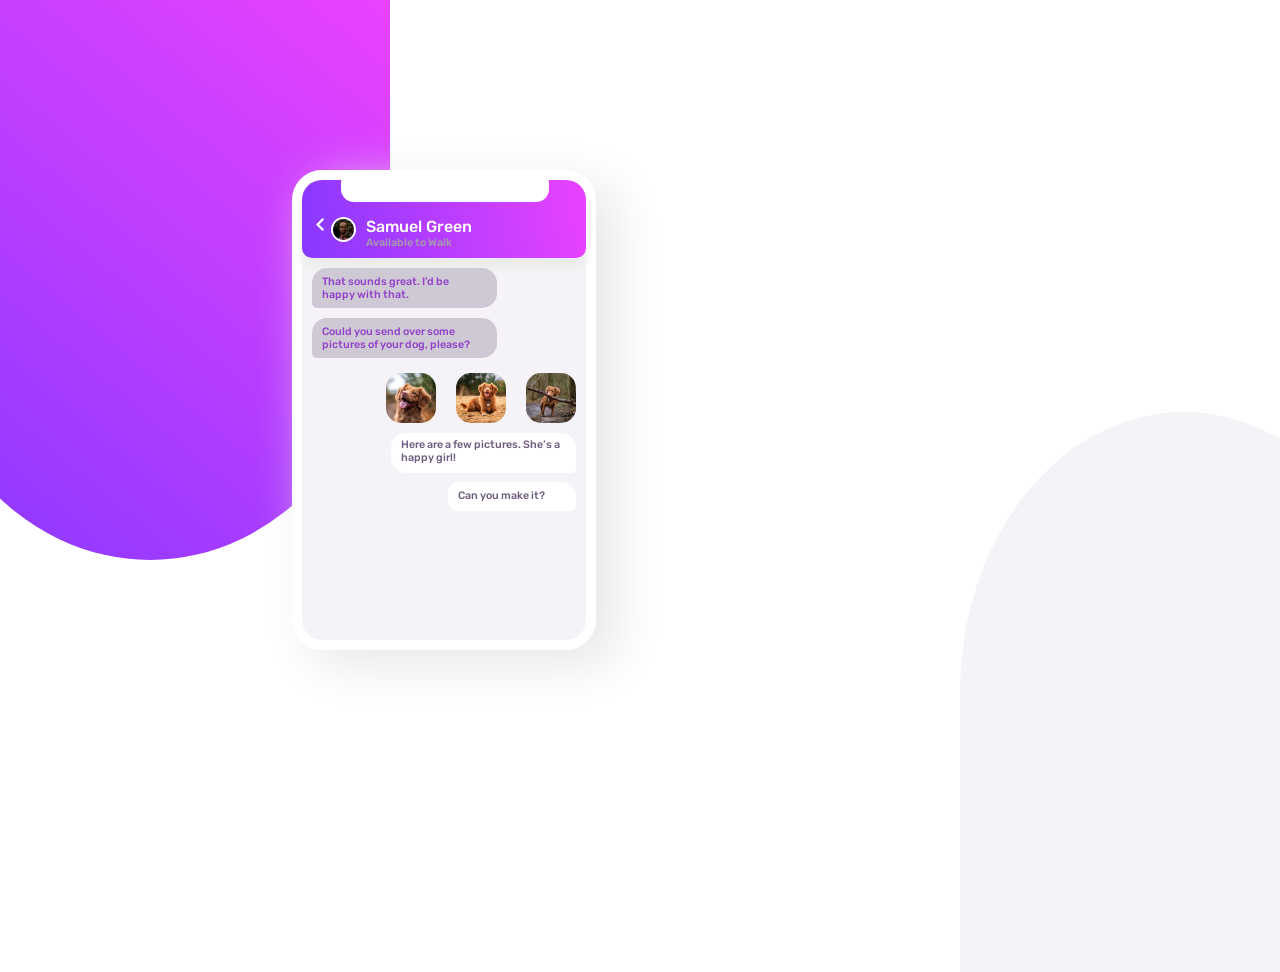
==== index.html @ eb3680ca "mice" ====
<!DOCTYPE html>
<html lang="en">

<head>
  <meta charset="UTF-8">
  <meta name="viewport" content="width=device-width, initial-scale=1.0">
  <link rel="stylesheet"
    href="https://fonts.googleapis.com/css2?family=Material+Symbols+Outlined:opsz,wght,FILL,GRAD@20..48,100..700,0..1,-50..200" />
  <!-- displays site properly based on user's device -->

  <link rel="icon" type="image/png" sizes="32x32" href="./images/favicon-32x32.png">
  <link rel="stylesheet" href="style.css">

  <title>Frontend Mentor | [Challenge Name Here]</title>

  <!-- Feel free to remove these styles or customise in your own stylesheet 👍 -->

  </style>
</head>

<body>

  <div class="violet">
    <div class="sub-violet">
      <div class="headedPhone">

        <div class="samuel">
          <span class="material-symbols-outlined">
            arrow_back_ios
          </span>
          <img src="images/avatar.jpg" height="25rem" alt="">
          <div class="info">
            <h1>Samuel Green</h1>
            <h6> Available to Walk</h6>
          </div>
        </div>

      </div>

      <div class="secondSec">
        <h6 class="one ps"> That sounds great. I’d be <br> happy with that.</h6>
        <h6 class="two ps">Could you send over some <br> pictures of your dog, please?</h6>
      </div>

      <div class="thirdSec">
        <div class="imgWrapper">
          <img src="images/dog-image-1.jpg" height="50rem" alt="">
          <img src="images/dog-image-2.jpg" height="50rem" alt="">
          <img src="images/dog-image-3.jpg" height="50rem" alt="">
        </div>

        <h6 class="three">Here are a few pictures. She’s a happy girl!</h6>
        <h6 class="fourth"> Can you make it?</h6>
      </div>
    </div>
  </div>


  <!-- 
 



  

  



  She looks so happy! The time we discussed works. How long shall I take her out for?

  30 minute walk
  $29

  1 hour walk
  $49

  Type a message…

  Simple booking

  Stay in touch with our dog walkers through the chat interface. This makes it easy to
  discuss arrangements and make bookings. Once the walk has been completed you can rate
  your walker and book again all through the chat. -->

  <!-- <div class="attribution">
    Challenge by <a href="https://www.frontendmentor.io?ref=challenge" target="_blank">Frontend Mentor</a>.
    Coded by <a href="#">Your Name Here</a>.
  </div> -->
</body>

</html>
---- style.css ----
@import url('https://fonts.googleapis.com/css2?family=Rubik:ital,wght@0,300..900;1,300..900&display=swap');

* {
    padding: 0;
    margin: 0;
    box-sizing: border-box;
}

body {
    position: relative;
    background-color: hsl(0, 0, 86%);
    overflow: hidden;
    min-height: 100vh;
    font-family: Rubik;
}

body::before {
    content: ' ';
    position: absolute;
    top: 0;
    left: -7%;
    width: 30rem;
    height: 35rem;
    background: linear-gradient(220deg, hsl(293, 100%, 63%), hsl(264, 100%, 61%));

    border-bottom-left-radius: 50%;
    border-bottom-right-radius: 50%;

}

body::after {
    content: ' ';
    position: absolute;
    bottom: -8%;
    right: -10%;
    width: 28rem;
    height: 35rem;
    background-color: hsl(270, 20%, 96%);

    transform: rotate(180deg);
    border-bottom-left-radius: 75%;
    border-bottom-right-radius: 75%;
    z-index: -1;
}

.violet {
    position: absolute;
    top: 50%;
    left: 50%;
    transform: translate(-50%, -50%);
    /* background-color: mediumvioletred; */
    width: 43.5rem;
    height: 35rem;
}

.violet::before {
    content: ' ';
    position: absolute;
    top: 0;
    left: 7%;
    background-color: white;
    width: 13rem;
    height: 2rem;
    border-radius: 13px;
}

.sub-violet {
    position: relative;
    height: 30rem;
    width: 19rem;
    background-color: hsl(270, 20%, 96%);
    border: 10px solid white;
    box-shadow: 20px 15px 50px rgb(233, 230, 230);
    border-radius: 30px;
    z-index: -1;

    /* display: grid;
    grid-template-rows: repeat(9, 1fr); */
}

.headedPhone {
    background: linear-gradient(80deg, hsl(264, 100%, 61%), hsl(293, 100%, 63%));
    width: 100%;
    height: 17%;
    box-shadow: 0 10px 10px rgb(236, 236, 236);

    border-top-left-radius: 20px;
    border-top-right-radius: 20px;
    border-bottom-left-radius: 10px;
    border-bottom-right-radius: 10px;
    /* z-index: 1; */
}

.samuel {
    position: absolute;
    top: 8%;
    left: 5%;
    /* background-color: rebeccapurple; */
    height: 18px;
    display: flex;
    align-items: start;

}

.info h1 {
    font-size: 16px;
    color: white;
    font-weight: 500;
}

.info h6 {
    font-weight: 500;
    /* font-size: 16px; */
    color: hsl(270, 7%, 64%);
}

.samuel span {
    font-size: 15px;
    color: white;
    font-weight: bold;
    align-items: start;
}

.samuel img {
    border-radius: 50%;
    border: 2px solid white;
    margin-right: 10px;

}

.secondSec {
    font-size: 16px;
    font-weight: 400;
    color: hsl(276, 55%, 52%);
    /* grid-area: 3/4; */
}

.one {
    width: 65%;
    height: 2.5rem;
    background-color: hsl(267, 11%, 81%);
    padding: 7px 0 5px 10px;
    margin: 10px 0 0 10px;
    font-weight: 500;

    border-top-left-radius: 15px;
    border-top-right-radius: 15px;
    border-bottom-left-radius: 5px;
    border-bottom-right-radius: 15px;
}

.two {
    width: 65%;
    height: 2.5rem;
    background-color: hsl(267, 11%, 81%);
    padding: 7px 0 5px 10px;
    margin: 10px 0 0 10px;
    font-weight: 500;

    border-top-left-radius: 15px;
    border-top-right-radius: 15px;
    border-bottom-left-radius: 5px;
    border-bottom-right-radius: 15px;
}

.thirdSec {
    position: relative;
    color: hsl(271, 15%, 43%);
}

.imgWrapper {
    display: flex;
    justify-content: right;
    gap: 20px;
    margin: 15px 10px 0 10px;

}

.imgWrapper img {
    border-radius: 15px;

}

.three {
    width: 65%;
    height: 2.5rem;
    padding: 5px 5px 0 10px;
    margin: 10px 10px 0 0;
    font-weight: 500;
    text-align: left;
    background-color: white;


    border-top-left-radius: 15px;
    border-top-right-radius: 15px;
    border-bottom-left-radius: 15px;
    border-bottom-right-radius: 5px;

    position: absolute;
    right: 0;
}



.fourth {
    width: 45%;
    height: 1.8rem;
    padding: 7px 5px 0 10px;
    margin: 10px 10px 0 0;
    font-weight: 500;
    text-align: left;
    background-color: white;


    border-top-left-radius: 10px;
    border-top-right-radius: 15px;
    border-bottom-left-radius: 10px;
    border-bottom-right-radius: 5px;

    position: absolute;
    top: 6.2rem;
    right: 0;
}

/* .attribution {
    font-size: 11px;
    text-align: center;
}

.attribution a {
    color: hsl(228, 45%, 44%);
} */

@media (max-width: 375px) {
    body {
        max-width: 100vw;
        max-height: 10vh;
    }

    body::before {
        top: -15%;
        left: -80%;
        width: 30rem;
        height: 35rem;


    }

    body::after {

        bottom: -25%;
        right: -80%;
        width: 28rem;
        /* height: 35rem; */
        background-color: rebeccapurple;



    }
}
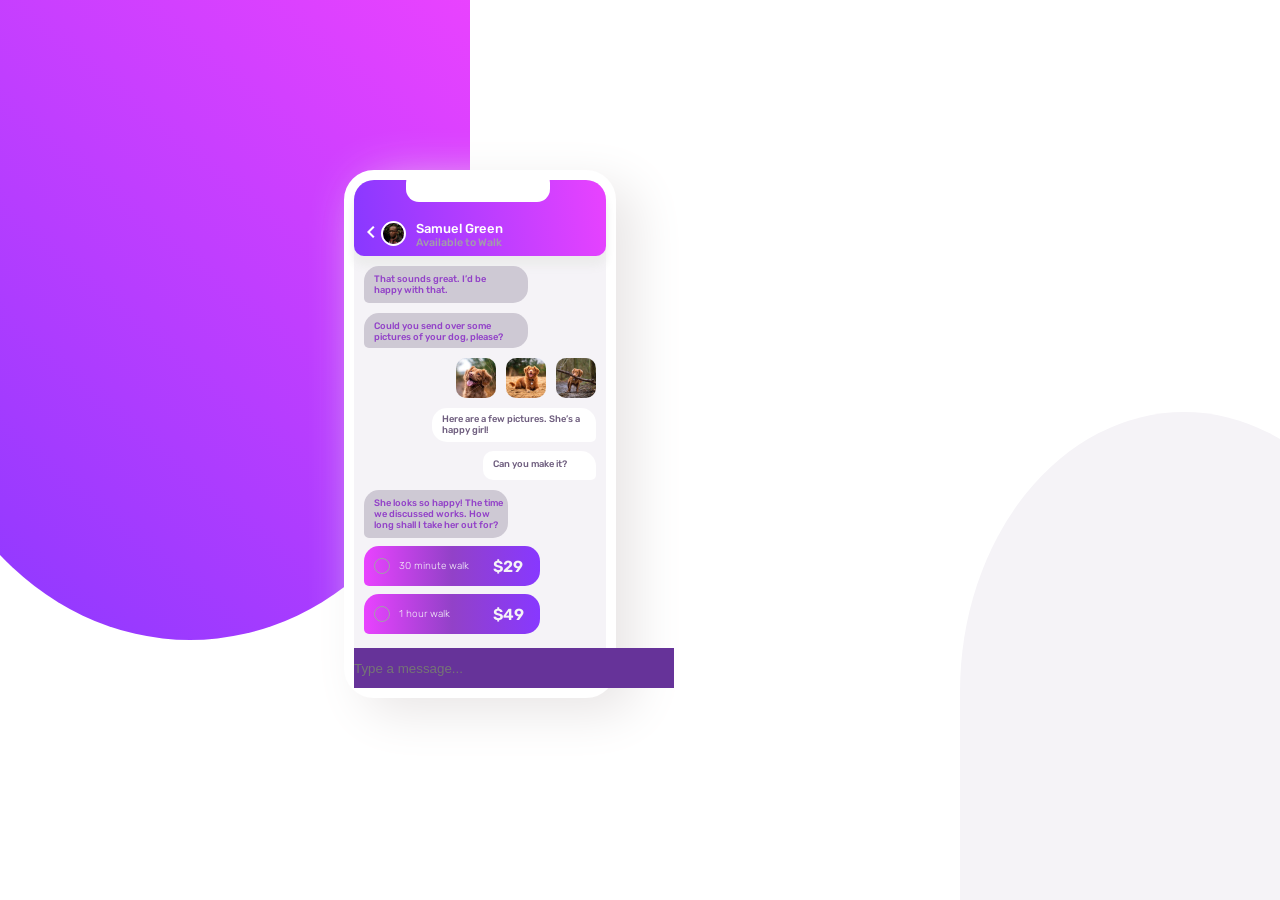
==== commit 3ab53b02: "mice" ====
--- a/index.html
+++ b/index.html
@@ -19,62 +19,67 @@
 </head>
 
 <body>
+  <main class="main">
+    <div class="violet">
+      <div class="sub-violet">
+        <div class="headedPhone">
 
-  <div class="violet">
-    <div class="sub-violet">
-      <div class="headedPhone">
+          <div class="samuel">
+            <span class="material-symbols-outlined">
+              arrow_back_ios
+            </span>
+            <img src="images/avatar.jpg" height="25rem" alt="">
+            <div class="info">
+              <h1>Samuel Green</h1>
+              <h6> Available to Walk</h6>
+            </div>
+          </div>
 
-        <div class="samuel">
-          <span class="material-symbols-outlined">
-            arrow_back_ios
-          </span>
-          <img src="images/avatar.jpg" height="25rem" alt="">
-          <div class="info">
-            <h1>Samuel Green</h1>
-            <h6> Available to Walk</h6>
+        </div>
+
+        <div class="secondSec">
+          <h6 class="one ps"> That sounds great. I’d be <br> happy with that.</h6>
+          <h6 class="two ps">Could you send over some <br> pictures of your dog, please?</h6>
+        </div>
+
+        <div class="thirdSec">
+          <div class="imgWrapper">
+            <img src="images/dog-image-1.jpg" height="40rem" alt="">
+            <img src="images/dog-image-2.jpg" height="40rem" alt="">
+            <img src="images/dog-image-3.jpg" height="40rem" alt="">
+          </div>
+
+          <h6 class="three">Here are a few pictures. She’s a happy girl!</h6>
+          <h6 class="fourth"> Can you make it?</h6>
+        </div>
+
+        <div class="fourthSec">
+          <h6 class="fifth">She looks so happy! The time <br> we discussed works. How <br> long shall I take her out
+            for?
+          </h6>
+          <div class="oneList">
+            <div class="radius"></div>
+            <h4>
+              30 minute walk
+            </h4>
+            <span>$29</span>
+          </div>
+
+          <div class="twoList">
+            <div class="radius"></div>
+            <h4>
+              1 hour walk
+            </h4>
+            <span>$49</span>
           </div>
         </div>
+        <input type="text" placeholder="Type a message...">
 
       </div>
-
-      <div class="secondSec">
-        <h6 class="one ps"> That sounds great. I’d be <br> happy with that.</h6>
-        <h6 class="two ps">Could you send over some <br> pictures of your dog, please?</h6>
-      </div>
-
-      <div class="thirdSec">
-        <div class="imgWrapper">
-          <img src="images/dog-image-1.jpg" height="50rem" alt="">
-          <img src="images/dog-image-2.jpg" height="50rem" alt="">
-          <img src="images/dog-image-3.jpg" height="50rem" alt="">
-        </div>
-
-        <h6 class="three">Here are a few pictures. She’s a happy girl!</h6>
-        <h6 class="fourth"> Can you make it?</h6>
-      </div>
     </div>
-  </div>
-
+  </main>
 
   <!-- 
- 
-
-
-
-  
-
-  
-
-
-
-  She looks so happy! The time we discussed works. How long shall I take her out for?
-
-  30 minute walk
-  $29
-
-  1 hour walk
-  $49
-
   Type a message…
 
   Simple booking
--- a/style.css
+++ b/style.css
@@ -7,20 +7,23 @@
 }
 
 body {
-    position: relative;
     background-color: hsl(0, 0, 86%);
+    font-family: Rubik;
+}
+
+.main {
     overflow: hidden;
     min-height: 100vh;
-    font-family: Rubik;
-}
-
-body::before {
+    position: relative;
+}
+
+.main::before {
     content: ' ';
     position: absolute;
     top: 0;
     left: -7%;
-    width: 30rem;
-    height: 35rem;
+    width: 35rem;
+    height: 40rem;
     background: linear-gradient(220deg, hsl(293, 100%, 63%), hsl(264, 100%, 61%));
 
     border-bottom-left-radius: 50%;
@@ -28,7 +31,7 @@
 
 }
 
-body::after {
+.main::after {
     content: ' ';
     position: absolute;
     bottom: -8%;
@@ -49,30 +52,31 @@
     left: 50%;
     transform: translate(-50%, -50%);
     /* background-color: mediumvioletred; */
-    width: 43.5rem;
+    width: 57rem;
     height: 35rem;
 }
 
-.violet::before {
+.sub-violet::before {
     content: ' ';
     position: absolute;
-    top: 0;
-    left: 7%;
+    top: -2%;
+    left: 20.5%;
     background-color: white;
-    width: 13rem;
+    width: 9rem;
     height: 2rem;
     border-radius: 13px;
 }
 
 .sub-violet {
     position: relative;
-    height: 30rem;
-    width: 19rem;
+    height: 33rem;
+    width: 17rem;
     background-color: hsl(270, 20%, 96%);
     border: 10px solid white;
     box-shadow: 20px 15px 50px rgb(233, 230, 230);
     border-radius: 30px;
     z-index: -1;
+    margin-left: 10rem;
 
     /* display: grid;
     grid-template-rows: repeat(9, 1fr); */
@@ -81,7 +85,7 @@
 .headedPhone {
     background: linear-gradient(80deg, hsl(264, 100%, 61%), hsl(293, 100%, 63%));
     width: 100%;
-    height: 17%;
+    height: 15%;
     box-shadow: 0 10px 10px rgb(236, 236, 236);
 
     border-top-left-radius: 20px;
@@ -103,7 +107,7 @@
 }
 
 .info h1 {
-    font-size: 16px;
+    font-size: 13px;
     color: white;
     font-weight: 500;
 }
@@ -115,10 +119,10 @@
 }
 
 .samuel span {
-    font-size: 15px;
+    font-size: 14px;
     color: white;
     font-weight: bold;
-    align-items: start;
+    margin-top: 3%;
 }
 
 .samuel img {
@@ -129,7 +133,7 @@
 }
 
 .secondSec {
-    font-size: 16px;
+    font-size: 14px;
     font-weight: 400;
     color: hsl(276, 55%, 52%);
     /* grid-area: 3/4; */
@@ -137,7 +141,7 @@
 
 .one {
     width: 65%;
-    height: 2.5rem;
+    height: 2.3rem;
     background-color: hsl(267, 11%, 81%);
     padding: 7px 0 5px 10px;
     margin: 10px 0 0 10px;
@@ -151,7 +155,7 @@
 
 .two {
     width: 65%;
-    height: 2.5rem;
+    height: 2.2rem;
     background-color: hsl(267, 11%, 81%);
     padding: 7px 0 5px 10px;
     margin: 10px 0 0 10px;
@@ -166,24 +170,25 @@
 .thirdSec {
     position: relative;
     color: hsl(271, 15%, 43%);
+    font-size: 14px;
 }
 
 .imgWrapper {
     display: flex;
     justify-content: right;
-    gap: 20px;
-    margin: 15px 10px 0 10px;
+    gap: 10px;
+    margin: 10px 10px 0 0;
 
 }
 
 .imgWrapper img {
-    border-radius: 15px;
+    border-radius: 10px;
 
 }
 
 .three {
     width: 65%;
-    height: 2.5rem;
+    height: 2.1rem;
     padding: 5px 5px 0 10px;
     margin: 10px 10px 0 0;
     font-weight: 500;
@@ -218,43 +223,160 @@
     border-bottom-right-radius: 5px;
 
     position: absolute;
-    top: 6.2rem;
+    top: 5.2rem;
     right: 0;
 }
 
-/* .attribution {
-    font-size: 11px;
-    text-align: center;
-}
-
-.attribution a {
-    color: hsl(228, 45%, 44%);
-} */
+.fourthSec {
+    position: absolute;
+    top: 60%;
+    /* background: rebeccapurple; */
+    width: 16rem;
+    height: 7rem;
+    font-size: 14px;
+
+}
+
+.fifth {
+    min-width: 45%;
+    height: 3rem;
+    padding: 7px 5px 0 10px;
+    margin: 5px 0 0 10px;
+    font-weight: 500;
+    text-align: left;
+    background-color: hsl(267, 11%, 81%);
+    color: hsl(276, 55%, 52%);
+
+
+    border-top-left-radius: 15px;
+    border-top-right-radius: 15px;
+    border-bottom-left-radius: 5px;
+    border-bottom-right-radius: 15px;
+
+    position: absolute;
+    top: 0;
+    left: 0;
+}
+
+.oneList {
+    width: 11rem;
+    height: 2.5rem;
+    margin-left: 10px;
+    margin-top: 2px;
+    background: linear-gradient(90deg, hsl(293, 100%, 63%), hsl(276, 55%, 52%), hsl(264, 100%, 61%));
+    display: flex;
+    /* justify-content: center; */
+    align-items: center;
+
+    border-top-left-radius: 15px;
+    border-top-right-radius: 15px;
+    border-bottom-left-radius: 5px;
+    border-bottom-right-radius: 15px;
+
+    position: absolute;
+    top: 53%;
+    left: 0;
+}
+
+.oneList h4,
+.twoList h4 {
+    font-size: 10px;
+    font-weight: 300;
+    color: hsl(270, 20%, 96%);
+    margin-left: .6rem;
+}
+
+.oneList span {
+    margin-left: 1.5rem;
+    font-size: 16px;
+    font-weight: 600;
+    color: hsl(270, 20%, 96%);
+
+}
+
+
+.radius {
+    width: 1rem;
+    height: 1rem;
+    border-radius: 50%;
+    margin-left: .6rem;
+    border: 1px solid hsl(270, 7%, 64%);
+}
+
+.twoList {
+    width: 11rem;
+    height: 2.5rem;
+    margin-left: 10px;
+    margin-top: 2px;
+    background: linear-gradient(90deg, hsl(293, 100%, 63%), hsl(276, 55%, 52%), hsl(264, 100%, 61%));
+    display: flex;
+    /* justify-content: center; */
+    align-items: center;
+
+    border-top-left-radius: 15px;
+    border-top-right-radius: 15px;
+    border-bottom-left-radius: 5px;
+    border-bottom-right-radius: 15px;
+
+    position: absolute;
+    top: 96%;
+    left: 0;
+}
+
+.twoList span {
+    margin-left: 2.7rem;
+    font-size: 16px;
+    font-weight: 600;
+    color: hsl(270, 20%, 96%);
+
+}
+
+input {
+    position: absolute;
+    bottom: 0;
+    width: 20rem;
+    height: 2.5rem;
+    background: rebeccapurple;
+    outline: none;
+    border: none;
+}
 
 @media (max-width: 375px) {
-    body {
-        max-width: 100vw;
-        max-height: 10vh;
-    }
-
-    body::before {
-        top: -15%;
-        left: -80%;
-        width: 30rem;
-        height: 35rem;
-
-
-    }
-
-    body::after {
-
-        bottom: -25%;
-        right: -80%;
-        width: 28rem;
-        /* height: 35rem; */
-        background-color: rebeccapurple;
-
-
-
+    .main {
+        height: 100%;
+        width: 100%;
+        overflow: hidden;
+
+    }
+
+    .main::before {
+        top: -25%;
+        left: -85%;
+        width: 25rem;
+    }
+
+    .main::after {
+
+        bottom: -40%;
+        right: -85%;
+        width: 25rem;
+    }
+
+    .violet {
+        display: flex;
+        justify-content: center;
+        align-items: center;
+    }
+
+    .sub-violet {
+        width: 15rem;
+    }
+
+    .sub-violet::before {
+        top: -.6rem;
+        left: 2.4rem;
+        width: 9em;
+        height: 2rem;
+        /* background-color: rebeccapurple; */
     }
 }
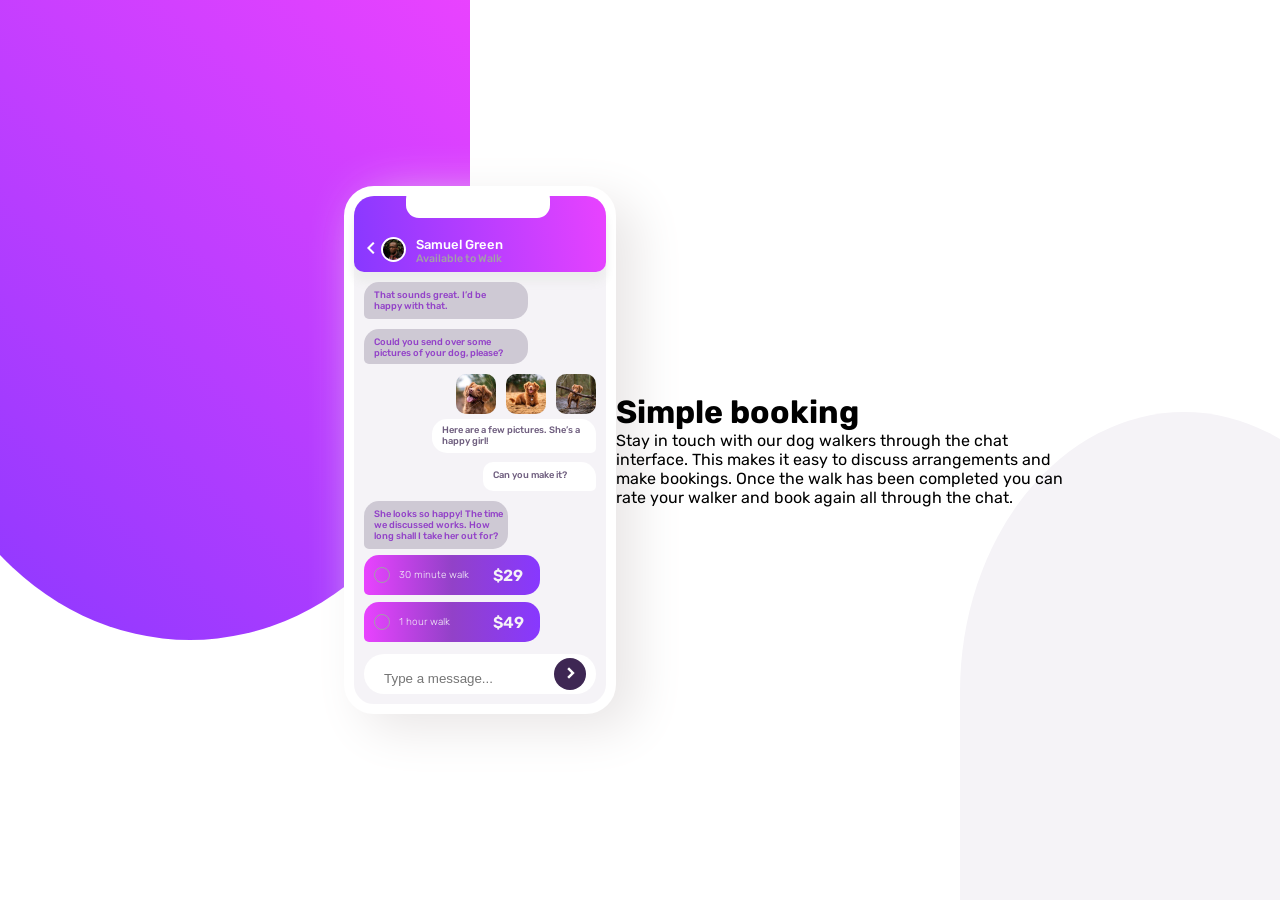
==== commit 21a7b992: "mice" ====
--- a/index.html
+++ b/index.html
@@ -73,8 +73,21 @@
             <span>$49</span>
           </div>
         </div>
+
+
         <input type="text" placeholder="Type a message...">
+        <div class="divide">
+          <span class="material-symbols-outlined">
+            chevron_right
+          </span>
+        </div>
+      </div>
 
+      <div class="sub-blue">
+        <h1>Simple booking</h1>
+        <p> Stay in touch with our dog walkers through the chat <br>interface. This makes it easy to
+          discuss arrangements and <br> make bookings. Once the walk has been completed you can <br> rate
+          your walker and book again all through the chat.</p>
       </div>
     </div>
   </main>
@@ -84,9 +97,7 @@
 
   Simple booking
 
-  Stay in touch with our dog walkers through the chat interface. This makes it easy to
-  discuss arrangements and make bookings. Once the walk has been completed you can rate
-  your walker and book again all through the chat. -->
+
 
   <!-- <div class="attribution">
     Challenge by <a href="https://www.frontendmentor.io?ref=challenge" target="_blank">Frontend Mentor</a>.
--- a/style.css
+++ b/style.css
@@ -54,6 +54,9 @@
     /* background-color: mediumvioletred; */
     width: 57rem;
     height: 35rem;
+
+    display: flex;
+    align-items: center;
 }
 
 .sub-violet::before {
@@ -190,7 +193,7 @@
     width: 65%;
     height: 2.1rem;
     padding: 5px 5px 0 10px;
-    margin: 10px 10px 0 0;
+    margin: 5px 10px 0 0;
     font-weight: 500;
     text-align: left;
     background-color: white;
@@ -211,7 +214,7 @@
     width: 45%;
     height: 1.8rem;
     padding: 7px 5px 0 10px;
-    margin: 10px 10px 0 0;
+    margin: 5px 10px 0 0;
     font-weight: 500;
     text-align: left;
     background-color: white;
@@ -241,7 +244,7 @@
     min-width: 45%;
     height: 3rem;
     padding: 7px 5px 0 10px;
-    margin: 5px 0 0 10px;
+    margin: 0 0 0 10px;
     font-weight: 500;
     text-align: left;
     background-color: hsl(267, 11%, 81%);
@@ -262,7 +265,7 @@
     width: 11rem;
     height: 2.5rem;
     margin-left: 10px;
-    margin-top: 2px;
+    margin-top: -2%;
     background: linear-gradient(90deg, hsl(293, 100%, 63%), hsl(276, 55%, 52%), hsl(264, 100%, 61%));
     display: flex;
     /* justify-content: center; */
@@ -307,7 +310,7 @@
     width: 11rem;
     height: 2.5rem;
     margin-left: 10px;
-    margin-top: 2px;
+    margin-top: -6px;
     background: linear-gradient(90deg, hsl(293, 100%, 63%), hsl(276, 55%, 52%), hsl(264, 100%, 61%));
     display: flex;
     /* justify-content: center; */
@@ -333,12 +336,39 @@
 
 input {
     position: absolute;
-    bottom: 0;
-    width: 20rem;
+    bottom: 2%;
+    left: 4%;
+    width: 14.5rem;
     height: 2.5rem;
-    background: rebeccapurple;
+    color: hsl(206, 6%, 79%);
     outline: none;
     border: none;
+    border-radius: 20px;
+    padding: 10px 0 0 20px;
+}
+
+.dive {
+    position: relative;
+}
+
+.divide {
+    position: absolute;
+    bottom: 2.8%;
+    right: 8%;
+    width: 2rem;
+    height: 2rem;
+    background: hsl(271, 36%, 24%);
+    border-radius: 50%;
+    z-index: 1;
+}
+
+.divide span {
+    color: white;
+    font-weight: 700;
+    border-radius: 3px;
+    font-size: 20px;
+    margin: 5px 0 2px 7px;
+    transform: translate(180deg);
 }
 
 @media (max-width: 375px) {
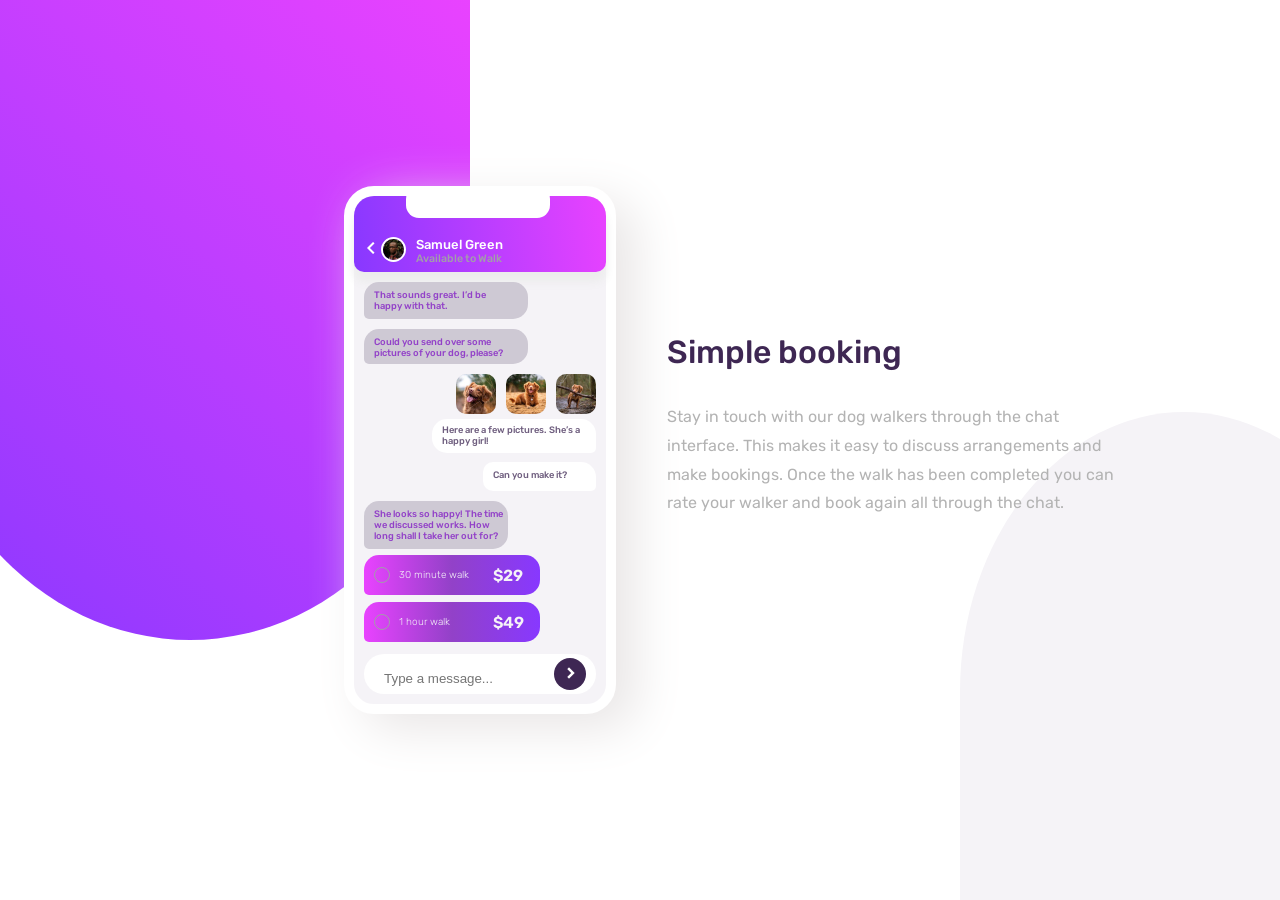
==== commit 32eafc86: "mice" ====
--- a/index.html
+++ b/index.html
@@ -82,13 +82,13 @@
           </span>
         </div>
       </div>
+    </div>
 
-      <div class="sub-blue">
-        <h1>Simple booking</h1>
-        <p> Stay in touch with our dog walkers through the chat <br>interface. This makes it easy to
-          discuss arrangements and <br> make bookings. Once the walk has been completed you can <br> rate
-          your walker and book again all through the chat.</p>
-      </div>
+    <div class="sub-blue">
+      <h1>Simple booking</h1>
+      <p> Stay in touch with our dog walkers through the chat <br>interface. This makes it easy to
+        discuss arrangements and <br> make bookings. Once the walk has been completed you can <br> rate
+        your walker and book again all through the chat.</p>
     </div>
   </main>
 
--- a/style.css
+++ b/style.css
@@ -371,6 +371,25 @@
     transform: translate(180deg);
 }
 
+.sub-blue {
+    position: absolute;
+    top: 37%;
+    right: 13%;
+    margin-left: 10rem;
+}
+
+.sub-blue h1 {
+    color: hsl(271, 36%, 24%);
+    font-weight: 500;
+    margin-bottom: 2rem;
+}
+
+.sub-blue p {
+    font-size: 16px;
+    color: hsl(0, 0%, 70%);
+    line-height: 1.8rem;
+}
+
 @media (max-width: 375px) {
     .main {
         height: 100%;
